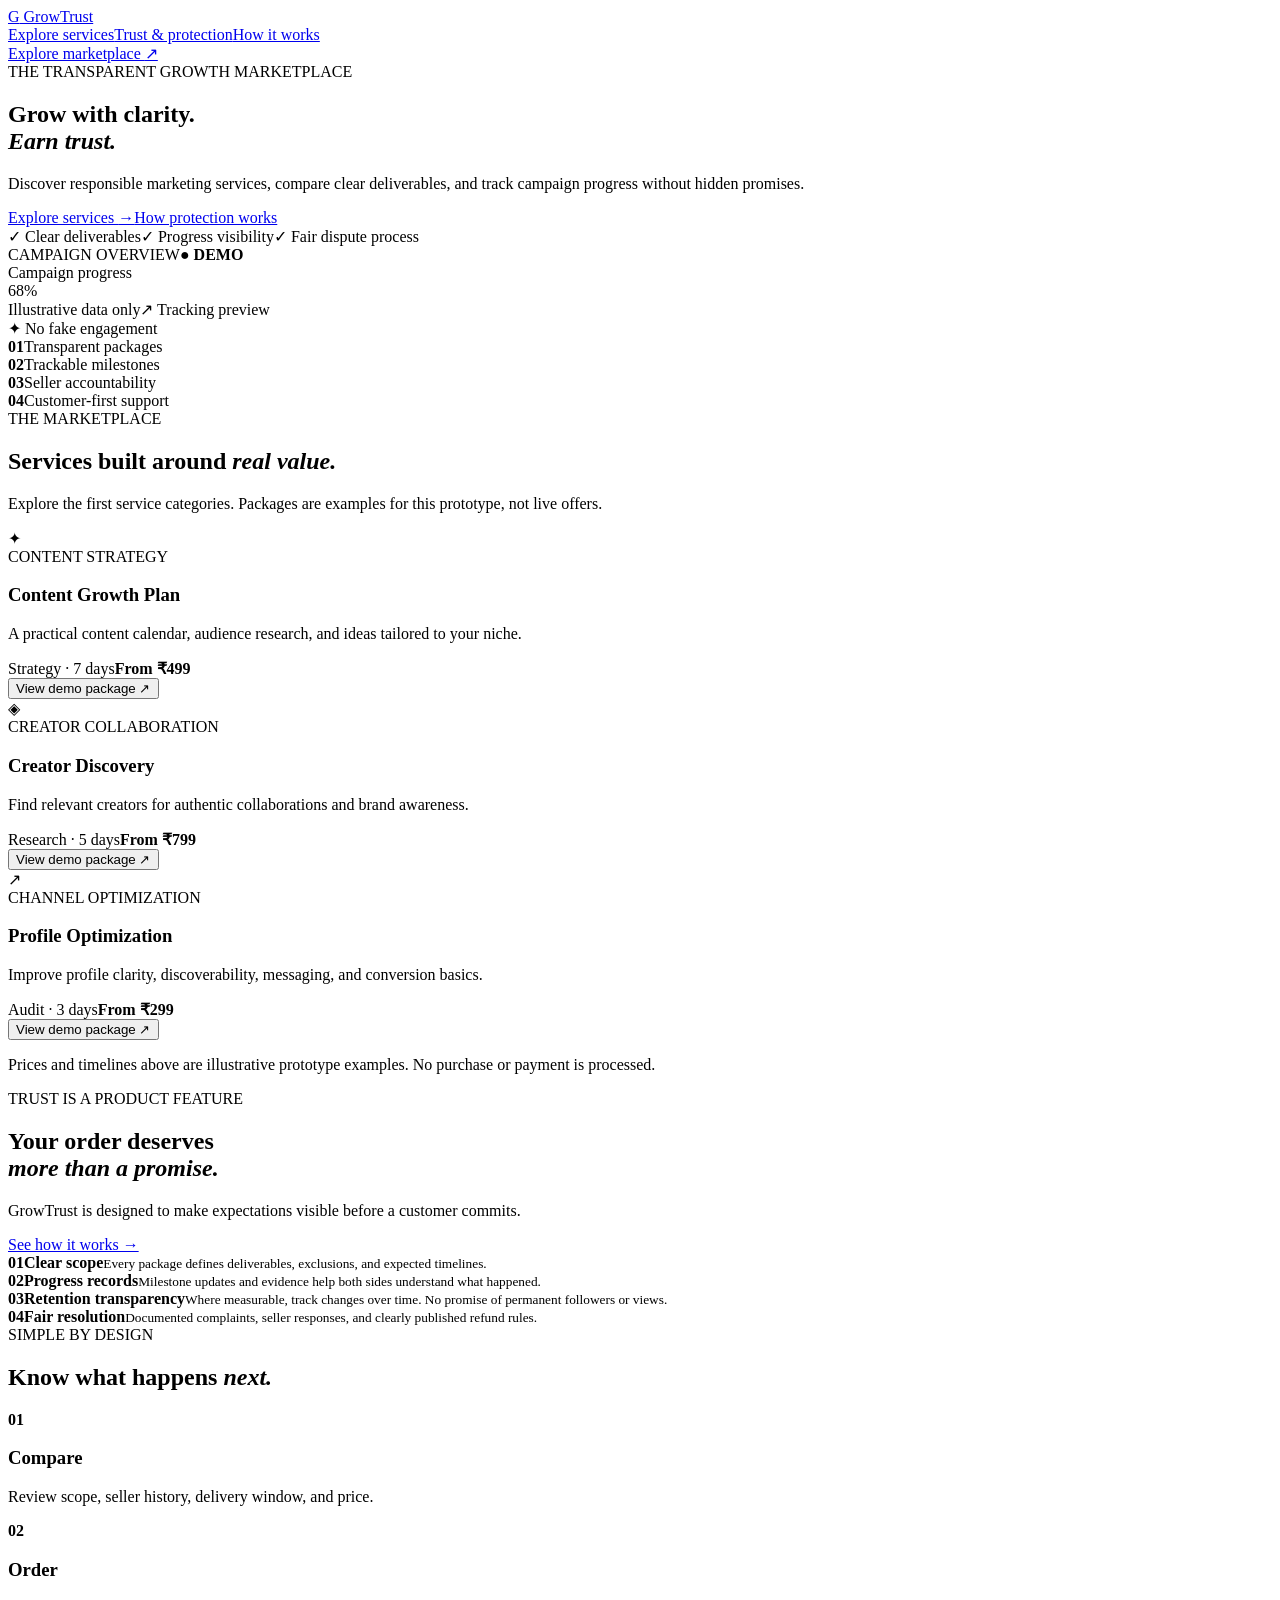
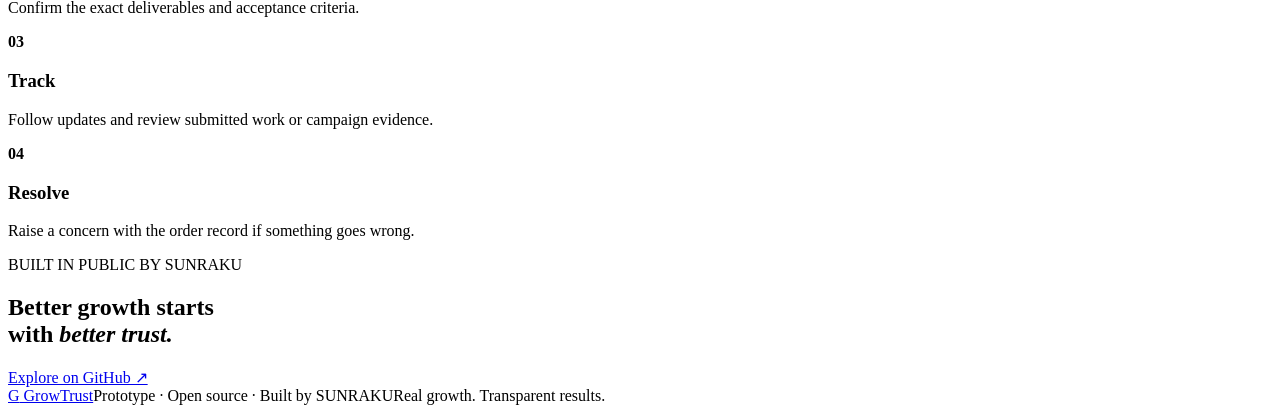
==== index.html @ ad8dcb48 "Build GrowTrust marketplace starter UI" ====
<!doctype html>
<html lang="en">
<head>
<meta charset="utf-8"><meta name="viewport" content="width=device-width,initial-scale=1">
<meta name="theme-color" content="#090d18"><meta name="description" content="GrowTrust — a transparent marketplace for compliant social media growth and digital marketing services.">
<title>GrowTrust — Real Growth. Transparent Results.</title><link rel="stylesheet" href="styles.css">
</head>
<body>
<header class="topbar"><a class="brand" href="#"><span class="brand-mark">G</span> GrowTrust</a><nav><a href="#services">Explore services</a><a href="#protection">Trust & protection</a><a href="#how">How it works</a></nav><a class="nav-cta" href="#services">Explore marketplace <span>↗</span></a></header>
<main>
<section class="hero"><div class="hero-copy"><div class="eyebrow"><i></i> THE TRANSPARENT GROWTH MARKETPLACE</div><h1>Grow with clarity.<br><em>Earn trust.</em></h1><p>Discover responsible marketing services, compare clear deliverables, and track campaign progress without hidden promises.</p><div class="hero-actions"><a class="primary" href="#services">Explore services <span>→</span></a><a class="secondary" href="#protection">How protection works</a></div><div class="proof"><span>✓ Clear deliverables</span><span>✓ Progress visibility</span><span>✓ Fair dispute process</span></div></div><div class="hero-visual"><div class="orb orb-a"></div><div class="orb orb-b"></div><div class="growth-card"><div class="card-top"><span>CAMPAIGN OVERVIEW</span><b class="live">● DEMO</b></div><div class="metric-label">Campaign progress</div><div class="metric">68<span>%</span></div><div class="progress"><i></i></div><div class="chart"><span style="height:28%"></span><span style="height:42%"></span><span style="height:35%"></span><span style="height:57%"></span><span style="height:49%"></span><span style="height:76%"></span><span style="height:68%"></span></div><div class="card-foot"><span>Illustrative data only</span><span>↗ Tracking preview</span></div></div><div class="float-tag">✦ No fake engagement</div></div></section>
<section class="stats"><div><strong>01</strong><span>Transparent packages</span></div><div><strong>02</strong><span>Trackable milestones</span></div><div><strong>03</strong><span>Seller accountability</span></div><div><strong>04</strong><span>Customer-first support</span></div></section>
<section class="section" id="services"><div class="section-head"><div><div class="eyebrow">THE MARKETPLACE</div><h2>Services built around <em>real value.</em></h2></div><p>Explore the first service categories. Packages are examples for this prototype, not live offers.</p></div><div class="services">
<article class="service"><div class="service-icon purple">✦</div><div class="tag">CONTENT STRATEGY</div><h3>Content Growth Plan</h3><p>A practical content calendar, audience research, and ideas tailored to your niche.</p><div class="service-bottom"><span>Strategy · 7 days</span><b>From ₹499</b></div><button class="outline order" data-service="Content Growth Plan">View demo package ↗</button></article>
<article class="service featured"><div class="service-icon mint">◈</div><div class="tag">CREATOR COLLABORATION</div><h3>Creator Discovery</h3><p>Find relevant creators for authentic collaborations and brand awareness.</p><div class="service-bottom"><span>Research · 5 days</span><b>From ₹799</b></div><button class="outline order" data-service="Creator Discovery">View demo package ↗</button></article>
<article class="service"><div class="service-icon orange">↗</div><div class="tag">CHANNEL OPTIMIZATION</div><h3>Profile Optimization</h3><p>Improve profile clarity, discoverability, messaging, and conversion basics.</p><div class="service-bottom"><span>Audit · 3 days</span><b>From ₹299</b></div><button class="outline order" data-service="Profile Optimization">View demo package ↗</button></article>
</div><p class="fineprint">Prices and timelines above are illustrative prototype examples. No purchase or payment is processed.</p></section>
<section class="protection" id="protection"><div class="protection-copy"><div class="eyebrow">TRUST IS A PRODUCT FEATURE</div><h2>Your order deserves<br><em>more than a promise.</em></h2><p>GrowTrust is designed to make expectations visible before a customer commits.</p><a class="secondary light" href="#how">See how it works →</a></div><div class="protection-list"><div><b>01</b><span><strong>Clear scope</strong><small>Every package defines deliverables, exclusions, and expected timelines.</small></span></div><div><b>02</b><span><strong>Progress records</strong><small>Milestone updates and evidence help both sides understand what happened.</small></span></div><div><b>03</b><span><strong>Retention transparency</strong><small>Where measurable, track changes over time. No promise of permanent followers or views.</small></span></div><div><b>04</b><span><strong>Fair resolution</strong><small>Documented complaints, seller responses, and clearly published refund rules.</small></span></div></div></section>
<section class="section how" id="how"><div class="eyebrow">SIMPLE BY DESIGN</div><h2>Know what happens <em>next.</em></h2><div class="steps"><div><b>01</b><h3>Compare</h3><p>Review scope, seller history, delivery window, and price.</p></div><div><b>02</b><h3>Order</h3><p>Confirm the exact deliverables and acceptance criteria.</p></div><div><b>03</b><h3>Track</h3><p>Follow updates and review submitted work or campaign evidence.</p></div><div><b>04</b><h3>Resolve</h3><p>Raise a concern with the order record if something goes wrong.</p></div></div></section>
<section class="cta"><div><div class="eyebrow">BUILT IN PUBLIC BY SUNRAKU</div><h2>Better growth starts<br>with <em>better trust.</em></h2></div><a class="primary" href="https://github.com/shanraku/growtrust" target="_blank" rel="noopener">Explore on GitHub ↗</a></section>
</main>
<footer><a class="brand" href="#"><span class="brand-mark">G</span> GrowTrust</a><span>Prototype · Open source · Built by SUNRAKU</span><span>Real growth. Transparent results.</span></footer>
<dialog id="orderDialog"><form method="dialog" class="dialog-card"><button class="close" aria-label="Close">×</button><div class="eyebrow">DEMO REQUEST</div><h2 id="dialogTitle">Service name</h2><p>This is a frontend prototype. No payment will be taken and no service will be delivered.</p><label for="email">Your email (optional)</label><input id="email" type="email" placeholder="you@example.com"><button class="primary" id="saveDemo" type="button">Save demo request</button><small id="dialogStatus" aria-live="polite"></small></form></dialog>
<script src="app.js"></script></body></html>
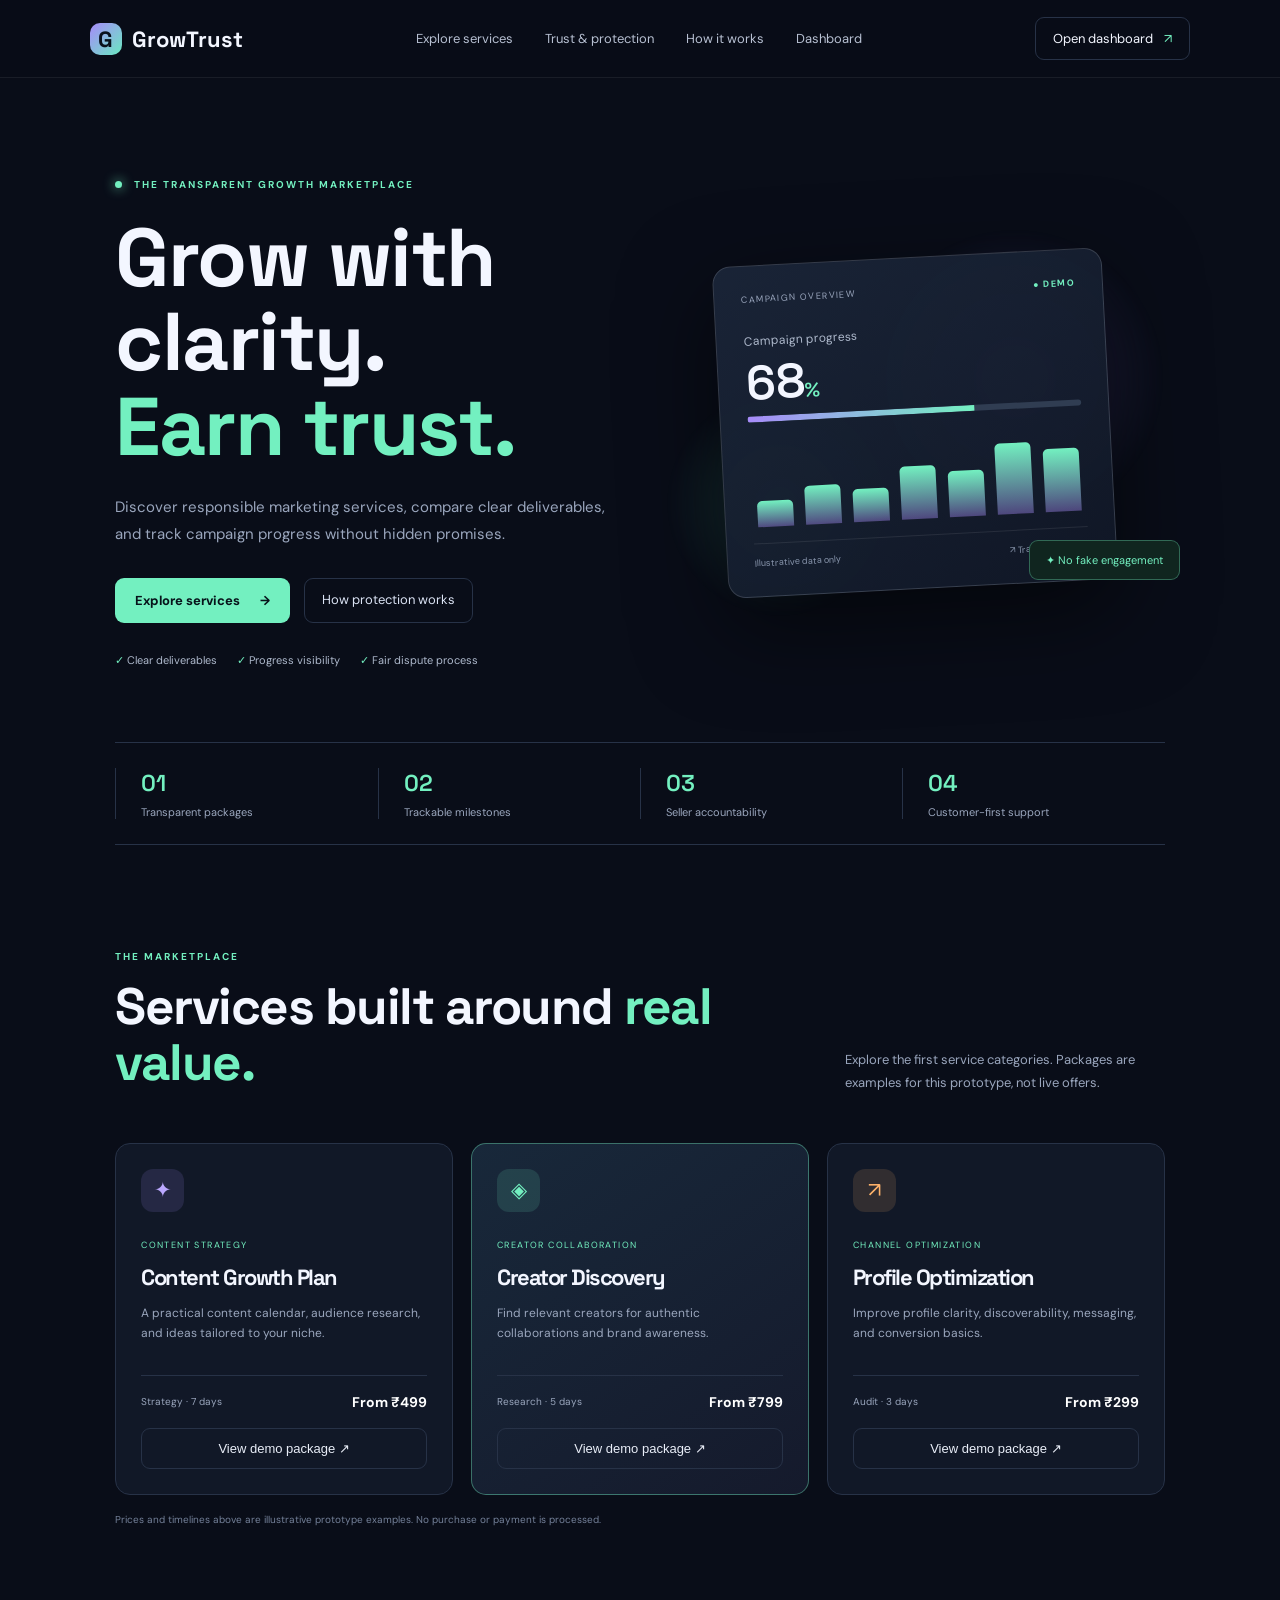
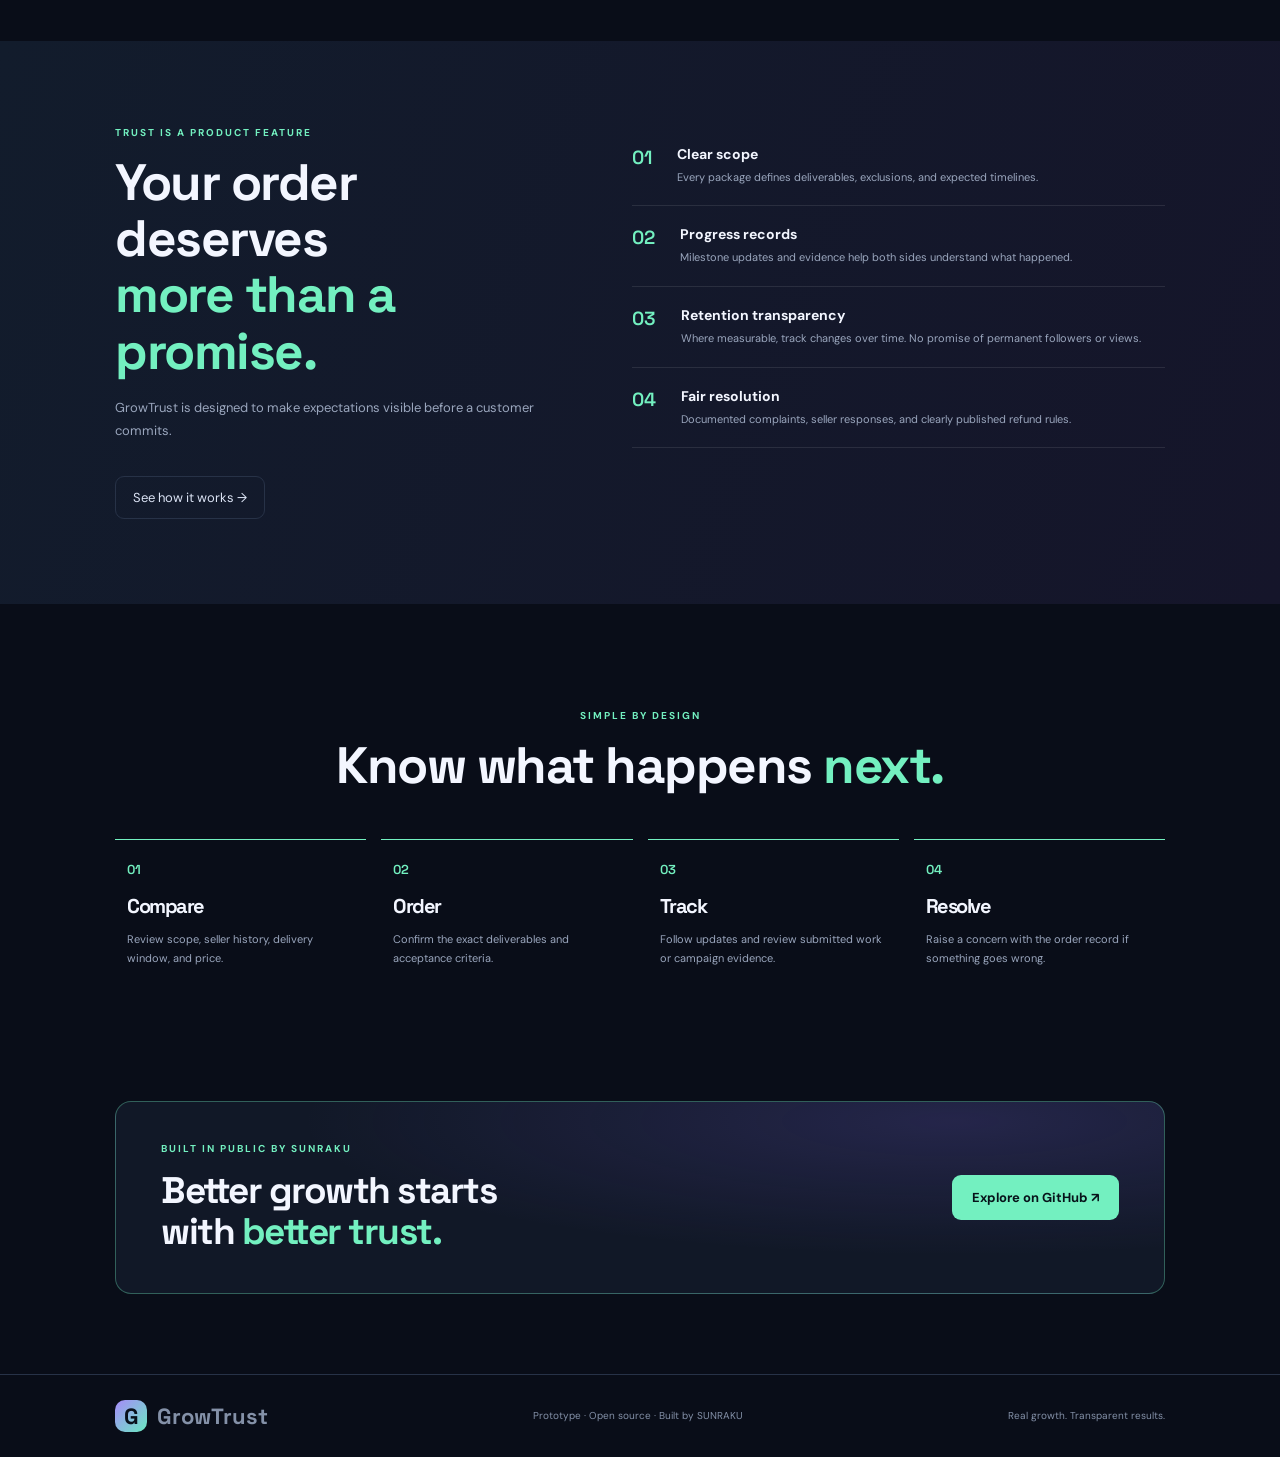
==== commit 472e21cb: "Link customer and seller dashboards from marketplace" ====
--- a/index.html
+++ b/index.html
@@ -6,7 +6,7 @@
 <title>GrowTrust — Real Growth. Transparent Results.</title><link rel="stylesheet" href="styles.css">
 </head>
 <body>
-<header class="topbar"><a class="brand" href="#"><span class="brand-mark">G</span> GrowTrust</a><nav><a href="#services">Explore services</a><a href="#protection">Trust & protection</a><a href="#how">How it works</a></nav><a class="nav-cta" href="#services">Explore marketplace <span>↗</span></a></header>
+<header class="topbar"><a class="brand" href="#"><span class="brand-mark">G</span> GrowTrust</a><nav><a href="#services">Explore services</a><a href="#protection">Trust & protection</a><a href="#how">How it works</a><a href="dashboard.html">Dashboard</a></nav><a class="nav-cta" href="dashboard.html">Open dashboard <span>↗</span></a></header>
 <main>
 <section class="hero"><div class="hero-copy"><div class="eyebrow"><i></i> THE TRANSPARENT GROWTH MARKETPLACE</div><h1>Grow with clarity.<br><em>Earn trust.</em></h1><p>Discover responsible marketing services, compare clear deliverables, and track campaign progress without hidden promises.</p><div class="hero-actions"><a class="primary" href="#services">Explore services <span>→</span></a><a class="secondary" href="#protection">How protection works</a></div><div class="proof"><span>✓ Clear deliverables</span><span>✓ Progress visibility</span><span>✓ Fair dispute process</span></div></div><div class="hero-visual"><div class="orb orb-a"></div><div class="orb orb-b"></div><div class="growth-card"><div class="card-top"><span>CAMPAIGN OVERVIEW</span><b class="live">● DEMO</b></div><div class="metric-label">Campaign progress</div><div class="metric">68<span>%</span></div><div class="progress"><i></i></div><div class="chart"><span style="height:28%"></span><span style="height:42%"></span><span style="height:35%"></span><span style="height:57%"></span><span style="height:49%"></span><span style="height:76%"></span><span style="height:68%"></span></div><div class="card-foot"><span>Illustrative data only</span><span>↗ Tracking preview</span></div></div><div class="float-tag">✦ No fake engagement</div></div></section>
 <section class="stats"><div><strong>01</strong><span>Transparent packages</span></div><div><strong>02</strong><span>Trackable milestones</span></div><div><strong>03</strong><span>Seller accountability</span></div><div><strong>04</strong><span>Customer-first support</span></div></section>
--- a/styles.css
+++ b/styles.css
@@ -0,0 +1,2 @@
+@import url('https://fonts.googleapis.com/css2?family=DM+Sans:wght@400;500;600;700&family=Space+Grotesk:wght@400;500;600;700&display=swap');
+:root{--bg:#090d18;--panel:#111827;--text:#f3f6ff;--muted:#9aa6bd;--line:#273247;--mint:#73f0c0;--purple:#a78bfa}*{box-sizing:border-box}html{scroll-behavior:smooth}body{margin:0;background:var(--bg);color:var(--text);font-family:'DM Sans',sans-serif}a{color:inherit;text-decoration:none}.topbar{height:78px;display:flex;align-items:center;justify-content:space-between;padding:0 7%;border-bottom:1px solid #ffffff12;position:sticky;top:0;background:#090d18eF;backdrop-filter:blur(16px);z-index:5}.brand{font:700 22px 'Space Grotesk';display:flex;gap:10px;align-items:center}.brand-mark{display:grid;place-items:center;width:32px;height:32px;border-radius:10px;background:linear-gradient(135deg,#a78bfa,#69e9c1);color:#09111c}.topbar nav{display:flex;gap:32px;color:#b7c0d2;font-size:13px}.nav-cta,.secondary,.outline{border:1px solid var(--line);padding:12px 17px;border-radius:9px;font-size:13px}.nav-cta span{color:var(--mint);margin-left:8px}.hero{min-height:590px;padding:100px 9% 75px;display:grid;grid-template-columns:1fr 1fr;align-items:center;gap:50px;overflow:hidden}.eyebrow{font-size:10px;letter-spacing:2px;color:var(--mint);font-weight:700}.eyebrow i{display:inline-block;width:7px;height:7px;background:var(--mint);border-radius:50%;margin-right:8px;box-shadow:0 0 12px var(--mint)}h1,h2,h3{font-family:'Space Grotesk';letter-spacing:-1.5px}h1{font-size:clamp(52px,6.4vw,82px);line-height:1.03;margin:25px 0}h1 em,h2 em{font-style:normal;color:var(--mint)}.hero-copy>p,.section-head>p,.protection-copy>p{color:var(--muted);line-height:1.8;max-width:490px;font-size:15px}.hero-actions{display:flex;gap:14px;margin:30px 0}.primary{display:inline-flex;align-items:center;justify-content:center;gap:20px;background:var(--mint);color:#07131a;border:0;border-radius:9px;padding:14px 20px;font-weight:700;font-size:13px;cursor:pointer}.secondary{color:#dbe3f4}.proof{display:flex;gap:20px;flex-wrap:wrap;color:#aeb9cc;font-size:11px}.proof span:first-letter{color:var(--mint)}.hero-visual{height:390px;position:relative;display:grid;place-items:center}.orb{position:absolute;border-radius:50%;filter:blur(2px)}.orb-a{width:300px;height:300px;background:radial-gradient(circle,#7863d844,transparent 70%);top:0;right:0}.orb-b{width:230px;height:230px;background:radial-gradient(circle,#58e9bd2c,transparent 70%);bottom:0;left:0}.growth-card{z-index:1;width:min(390px,90%);padding:27px;border:1px solid #ffffff24;border-radius:18px;background:linear-gradient(145deg,#1b2639eF,#111827eF);box-shadow:0 30px 90px #0008;transform:rotate(-3deg)}.card-top,.card-foot,.service-bottom{display:flex;justify-content:space-between;align-items:center}.card-top{font-size:9px;letter-spacing:1.4px;color:#9aa6bd}.live{color:var(--mint);font-size:9px}.metric-label{font-size:12px;color:#aeb9cc;margin-top:28px}.metric{font:600 48px 'Space Grotesk';margin:3px 0}.metric span{font-size:20px;color:var(--mint)}.progress{height:6px;border-radius:10px;background:#303d52;overflow:hidden}.progress i{display:block;width:68%;height:100%;background:linear-gradient(90deg,#a78bfa,#73f0c0)}.chart{height:105px;display:flex;align-items:end;gap:12px;padding:12px 5px 0}.chart span{flex:1;border-radius:5px 5px 0 0;background:linear-gradient(#73f0c0,#a78bfa66)}.card-foot{border-top:1px solid #ffffff16;margin-top:16px;padding-top:13px;color:#8996ad;font-size:9px}.float-tag{position:absolute;right:-3%;bottom:38px;padding:12px 16px;border:1px solid #73f0c055;background:#10251f;border-radius:9px;color:var(--mint);font-size:11px;z-index:2}.stats{margin:0 9%;border-top:1px solid var(--line);border-bottom:1px solid var(--line);display:grid;grid-template-columns:repeat(4,1fr);padding:25px 0}.stats div{display:flex;flex-direction:column;gap:7px;padding-left:25px;border-left:1px solid var(--line)}.stats strong{font:600 23px 'Space Grotesk';color:var(--mint)}.stats span{font-size:11px;color:var(--muted)}.section{padding:105px 9%}.section-head{display:flex;justify-content:space-between;align-items:end;margin-bottom:35px}.section h2,.protection h2,.cta h2{font-size:clamp(35px,4vw,52px);line-height:1.1;margin:16px 0}.section-head>p{max-width:320px;font-size:13px}.services{display:grid;grid-template-columns:repeat(3,1fr);gap:18px}.service{background:var(--panel);border:1px solid var(--line);padding:25px;border-radius:15px;transition:.2s}.service:hover{transform:translateY(-5px);border-color:#73f0c077}.service.featured{background:linear-gradient(145deg,#18283a,#151a2c);border-color:#73f0c066}.service-icon{width:43px;height:43px;border-radius:12px;display:grid;place-items:center;font-size:21px;margin-bottom:27px}.purple{background:#a78bfa22;color:#bba8ff}.mint{background:#73f0c022;color:var(--mint)}.orange{background:#ffb36b22;color:#ffb36b}.tag{font-size:9px;letter-spacing:1.4px;color:var(--mint)}.service h3{font-size:22px;margin:12px 0}.service p{font-size:12px;line-height:1.7;color:var(--muted);min-height:60px}.service-bottom{border-top:1px solid var(--line);padding:17px 0;color:var(--muted);font-size:10px}.service-bottom b{font-size:14px;color:#fff}.outline{width:100%;background:transparent;color:#e9eef8;cursor:pointer}.fineprint{color:#748199;font-size:10px;margin-top:18px}.protection{padding:85px 9%;background:linear-gradient(110deg,#121c2c,#15152a);display:grid;grid-template-columns:.9fr 1.1fr;gap:80px}.protection-copy>p{font-size:13px}.light{display:inline-block;margin-top:20px}.protection-list>div{display:flex;gap:25px;padding:19px 0;border-bottom:1px solid #ffffff18}.protection-list b{font:600 19px 'Space Grotesk';color:var(--mint)}.protection-list span{display:flex;flex-direction:column;gap:6px}.protection-list strong{font-size:14px}.protection-list small{color:var(--muted);font-size:11px;line-height:1.6}.how{text-align:center}.how>.eyebrow{margin-bottom:12px}.steps{display:grid;grid-template-columns:repeat(4,1fr);gap:15px;text-align:left;margin-top:45px}.steps>div{border-top:1px solid var(--mint);padding:18px 12px}.steps b{color:var(--mint);font:600 13px 'Space Grotesk'}.steps h3{font-size:20px;margin:14px 0 7px}.steps p{font-size:11px;line-height:1.7;color:var(--muted)}.cta{margin:0 9% 80px;padding:40px 45px;border:1px solid #73f0c055;border-radius:16px;background:radial-gradient(ellipse at 80% 10%,#725bd533,transparent 55%),#111827;display:flex;justify-content:space-between;align-items:center}.cta h2{font-size:37px;margin-bottom:0}footer{padding:25px 9%;border-top:1px solid var(--line);display:flex;justify-content:space-between;align-items:center;color:#8491a8;font-size:10px}.dialog-card{position:relative;background:#131d2d;color:var(--text);border:1px solid #ffffff2a;border-radius:15px;padding:32px;width:min(440px,90vw);display:flex;flex-direction:column;gap:15px}.dialog-card h2{margin:0}.dialog-card p,.dialog-card small{color:var(--muted);font-size:12px;line-height:1.6}.dialog-card label{font-size:11px}.dialog-card input{padding:13px;background:#0b1220;border:1px solid var(--line);border-radius:8px;color:white}.close{position:absolute;right:15px;top:12px;background:none;border:0;color:white;font-size:25px;cursor:pointer}dialog{padding:0;border:0;background:transparent}dialog::backdrop{background:#02050bcc;backdrop-filter:blur(5px)}@media(max-width:800px){.topbar{padding:0 5%;height:68px}.topbar nav{display:none}.hero{grid-template-columns:1fr;padding:75px 7% 45px;gap:10px}.hero-visual{height:330px}.stats{margin:0 7%;grid-template-columns:repeat(2,1fr);gap:20px}.stats div{padding:0 0 0 14px}.section{padding:75px 7%}.section-head{display:block}.services{grid-template-columns:1fr}.service p{min-height:0}.protection{grid-template-columns:1fr;gap:30px;padding:70px 7%}.steps{grid-template-columns:repeat(2,1fr)}.cta{margin:0 7% 55px;padding:28px;display:block}.cta .primary{margin-top:22px}footer{padding:25px 7%;gap:14px;flex-wrap:wrap}}@media(max-width:420px){h1{font-size:52px}.hero-actions{flex-direction:column;align-items:stretch}.proof{gap:10px}.steps{grid-template-columns:1fr}.float-tag{right:0}.nav-cta{font-size:11px;padding:10px}.brand{font-size:19px}}
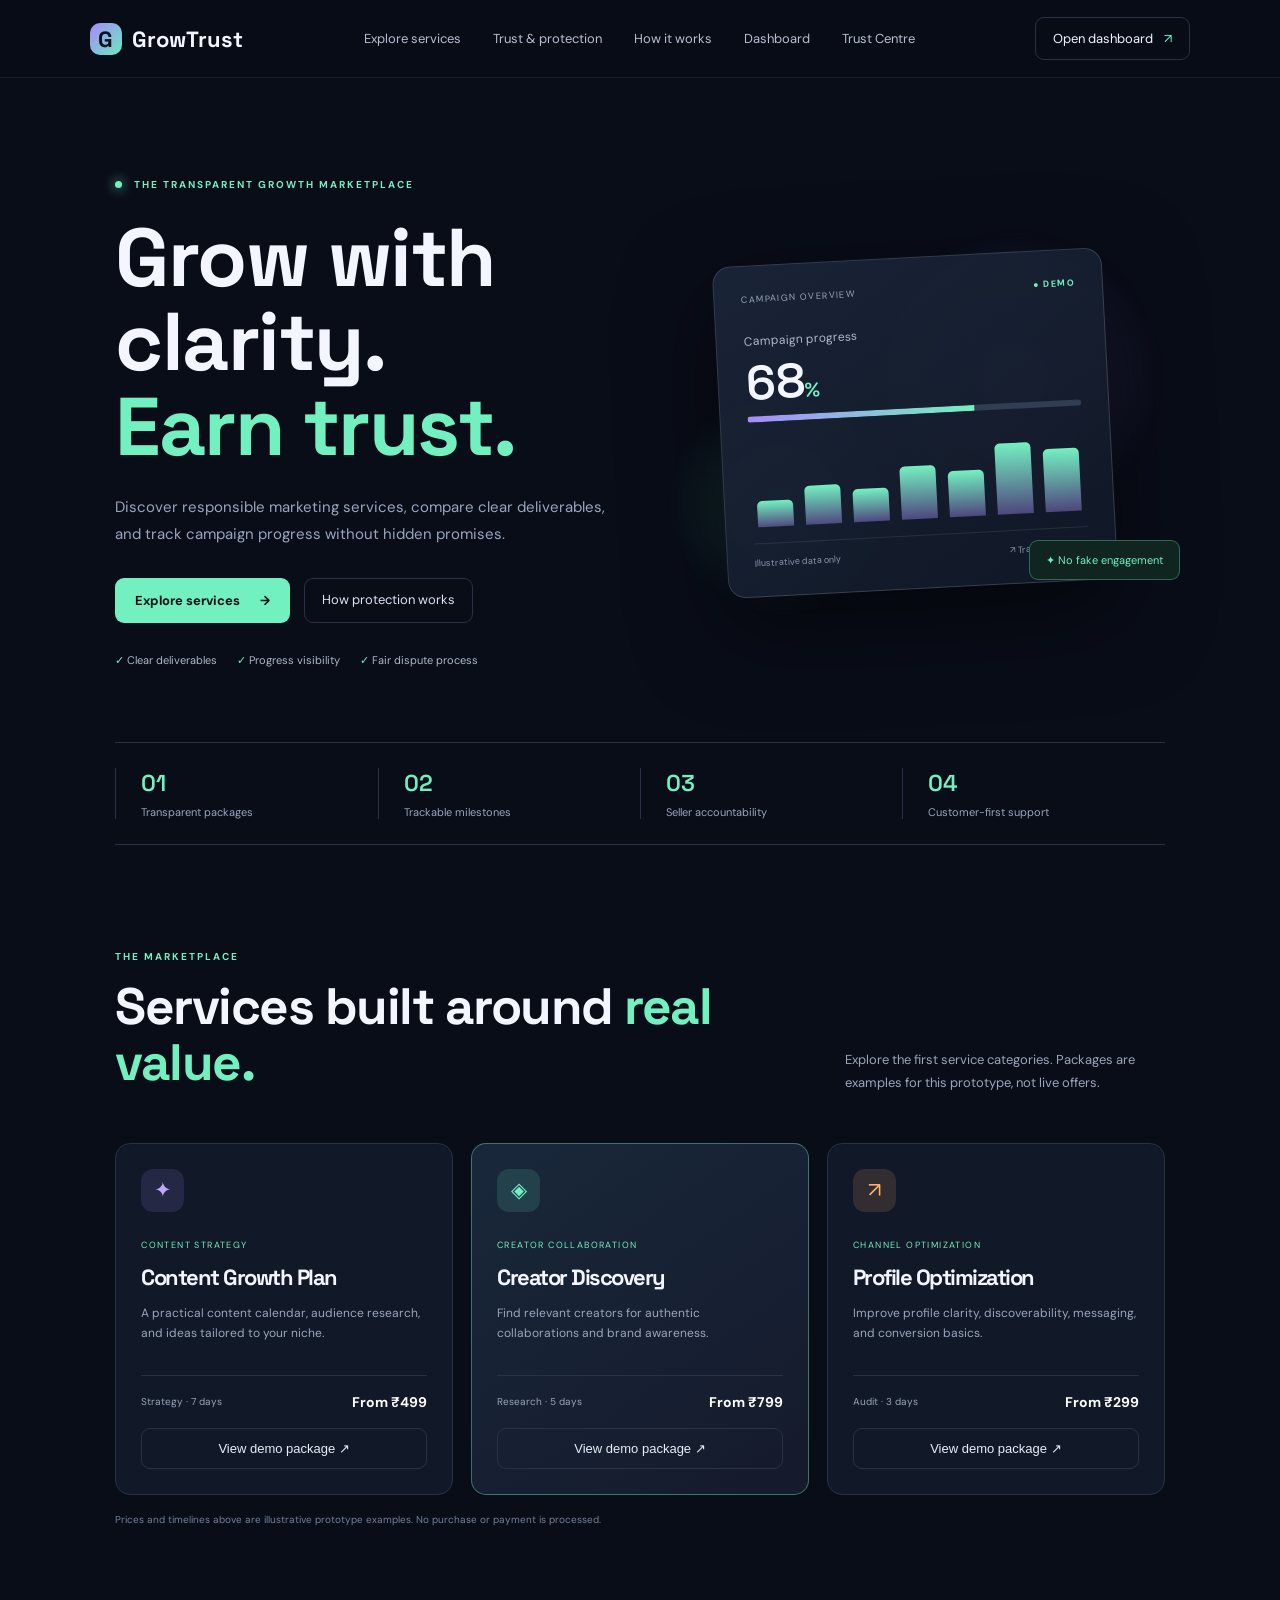
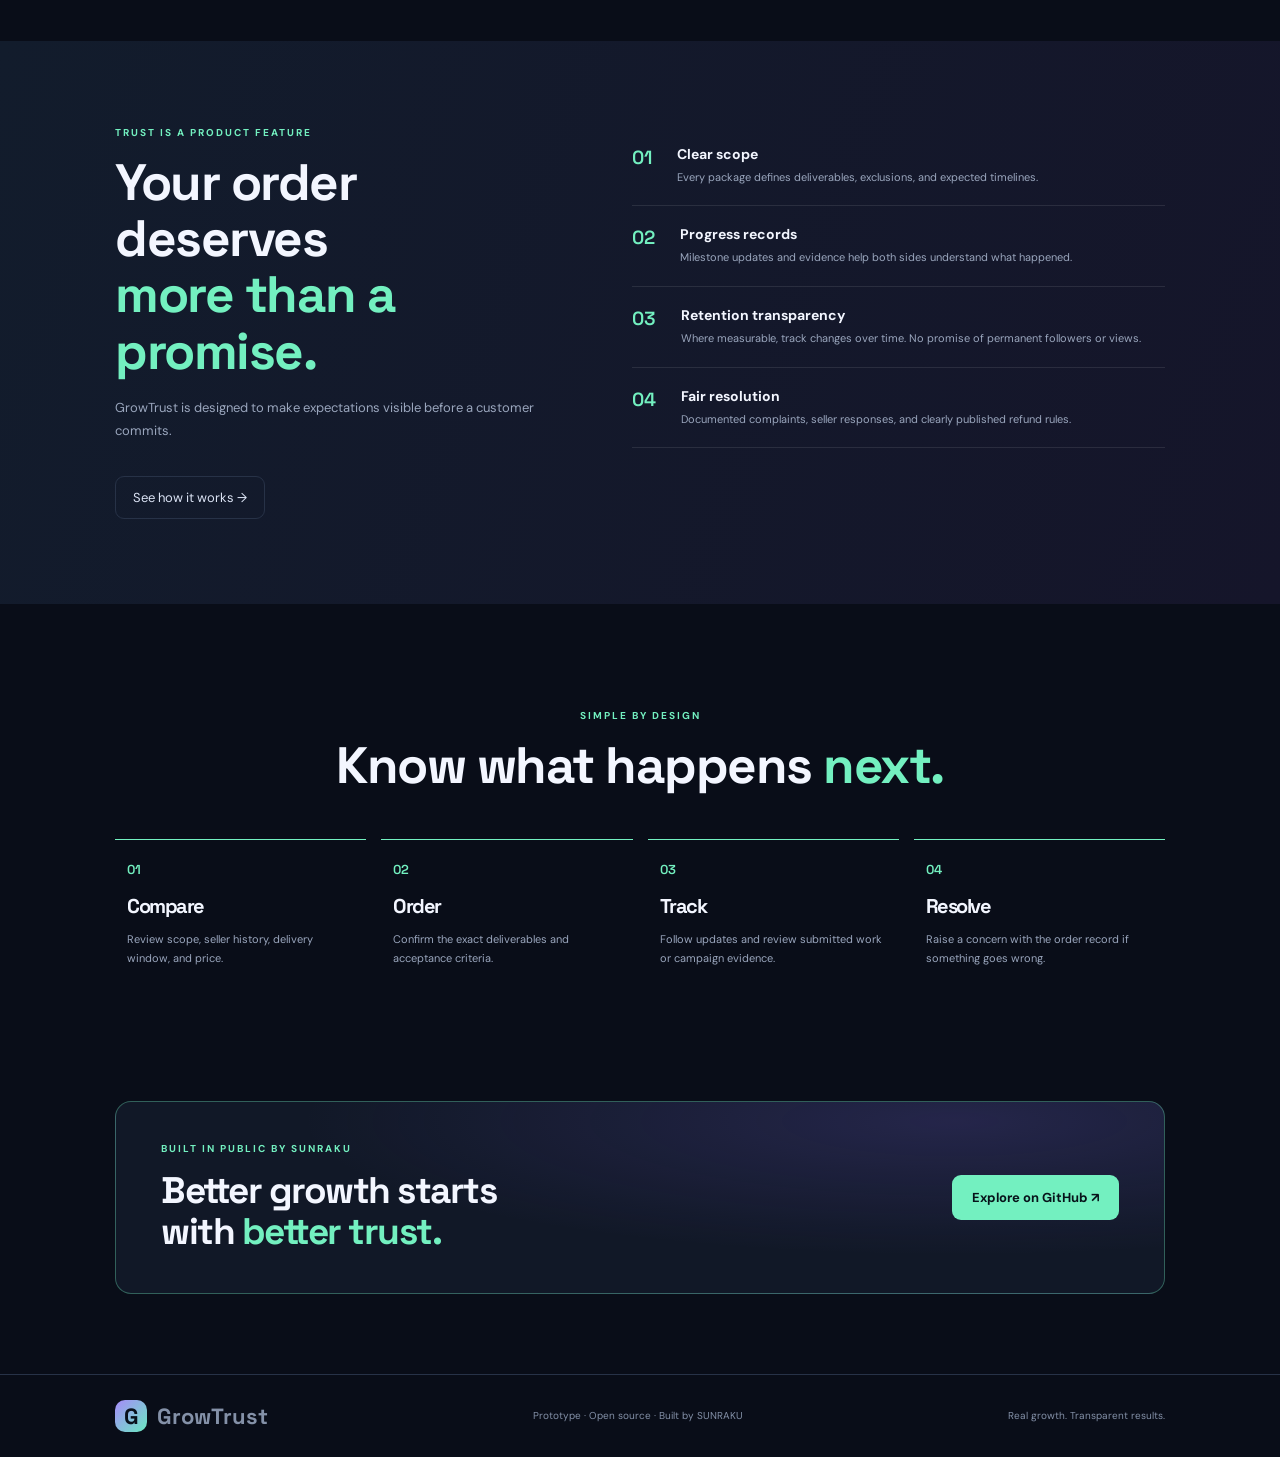
==== commit f78c22c6: "Link marketplace to GrowTrust Trust Centre" ====
--- a/index.html
+++ b/index.html
@@ -6,7 +6,7 @@
 <title>GrowTrust — Real Growth. Transparent Results.</title><link rel="stylesheet" href="styles.css">
 </head>
 <body>
-<header class="topbar"><a class="brand" href="#"><span class="brand-mark">G</span> GrowTrust</a><nav><a href="#services">Explore services</a><a href="#protection">Trust & protection</a><a href="#how">How it works</a><a href="dashboard.html">Dashboard</a></nav><a class="nav-cta" href="dashboard.html">Open dashboard <span>↗</span></a></header>
+<header class="topbar"><a class="brand" href="#"><span class="brand-mark">G</span> GrowTrust</a><nav><a href="#services">Explore services</a><a href="#protection">Trust & protection</a><a href="#how">How it works</a><a href="dashboard.html">Dashboard</a><a href="trust.html">Trust Centre</a></nav><a class="nav-cta" href="dashboard.html">Open dashboard <span>↗</span></a></header>
 <main>
 <section class="hero"><div class="hero-copy"><div class="eyebrow"><i></i> THE TRANSPARENT GROWTH MARKETPLACE</div><h1>Grow with clarity.<br><em>Earn trust.</em></h1><p>Discover responsible marketing services, compare clear deliverables, and track campaign progress without hidden promises.</p><div class="hero-actions"><a class="primary" href="#services">Explore services <span>→</span></a><a class="secondary" href="#protection">How protection works</a></div><div class="proof"><span>✓ Clear deliverables</span><span>✓ Progress visibility</span><span>✓ Fair dispute process</span></div></div><div class="hero-visual"><div class="orb orb-a"></div><div class="orb orb-b"></div><div class="growth-card"><div class="card-top"><span>CAMPAIGN OVERVIEW</span><b class="live">● DEMO</b></div><div class="metric-label">Campaign progress</div><div class="metric">68<span>%</span></div><div class="progress"><i></i></div><div class="chart"><span style="height:28%"></span><span style="height:42%"></span><span style="height:35%"></span><span style="height:57%"></span><span style="height:49%"></span><span style="height:76%"></span><span style="height:68%"></span></div><div class="card-foot"><span>Illustrative data only</span><span>↗ Tracking preview</span></div></div><div class="float-tag">✦ No fake engagement</div></div></section>
 <section class="stats"><div><strong>01</strong><span>Transparent packages</span></div><div><strong>02</strong><span>Trackable milestones</span></div><div><strong>03</strong><span>Seller accountability</span></div><div><strong>04</strong><span>Customer-first support</span></div></section>
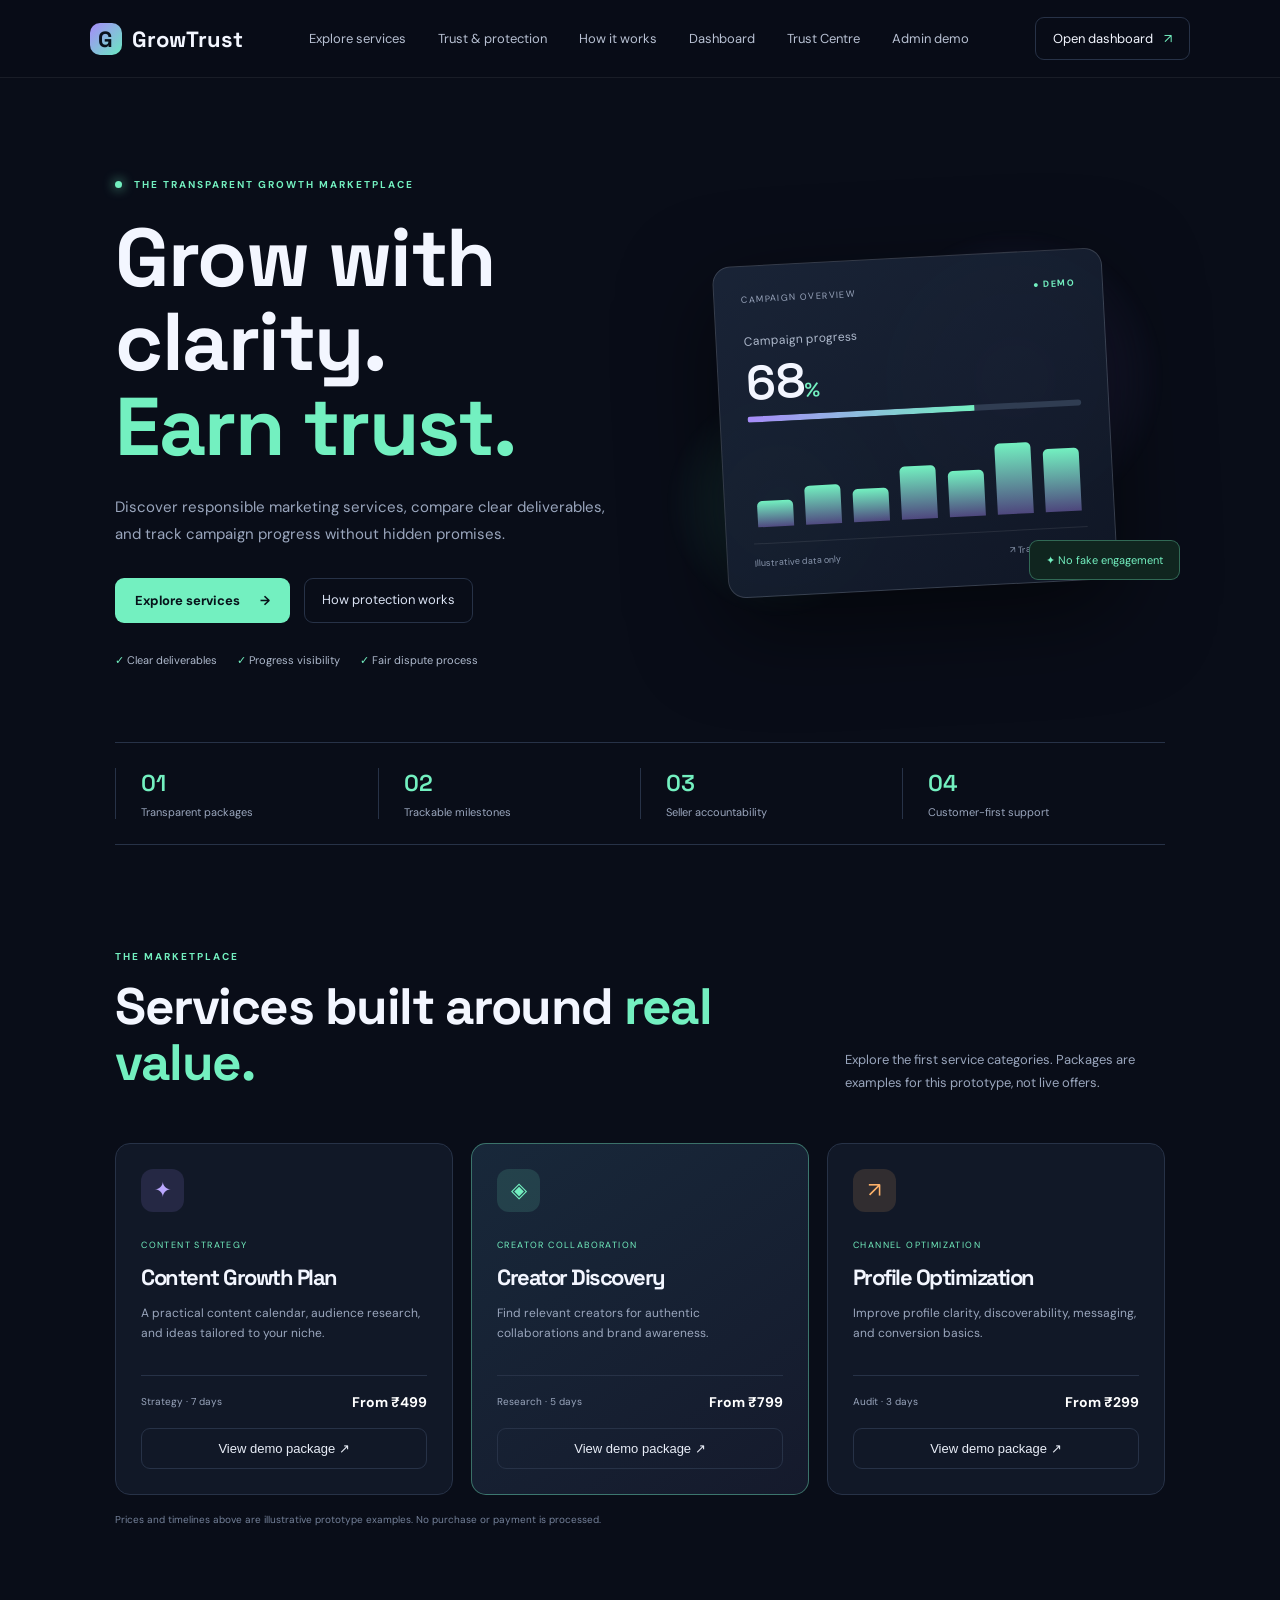
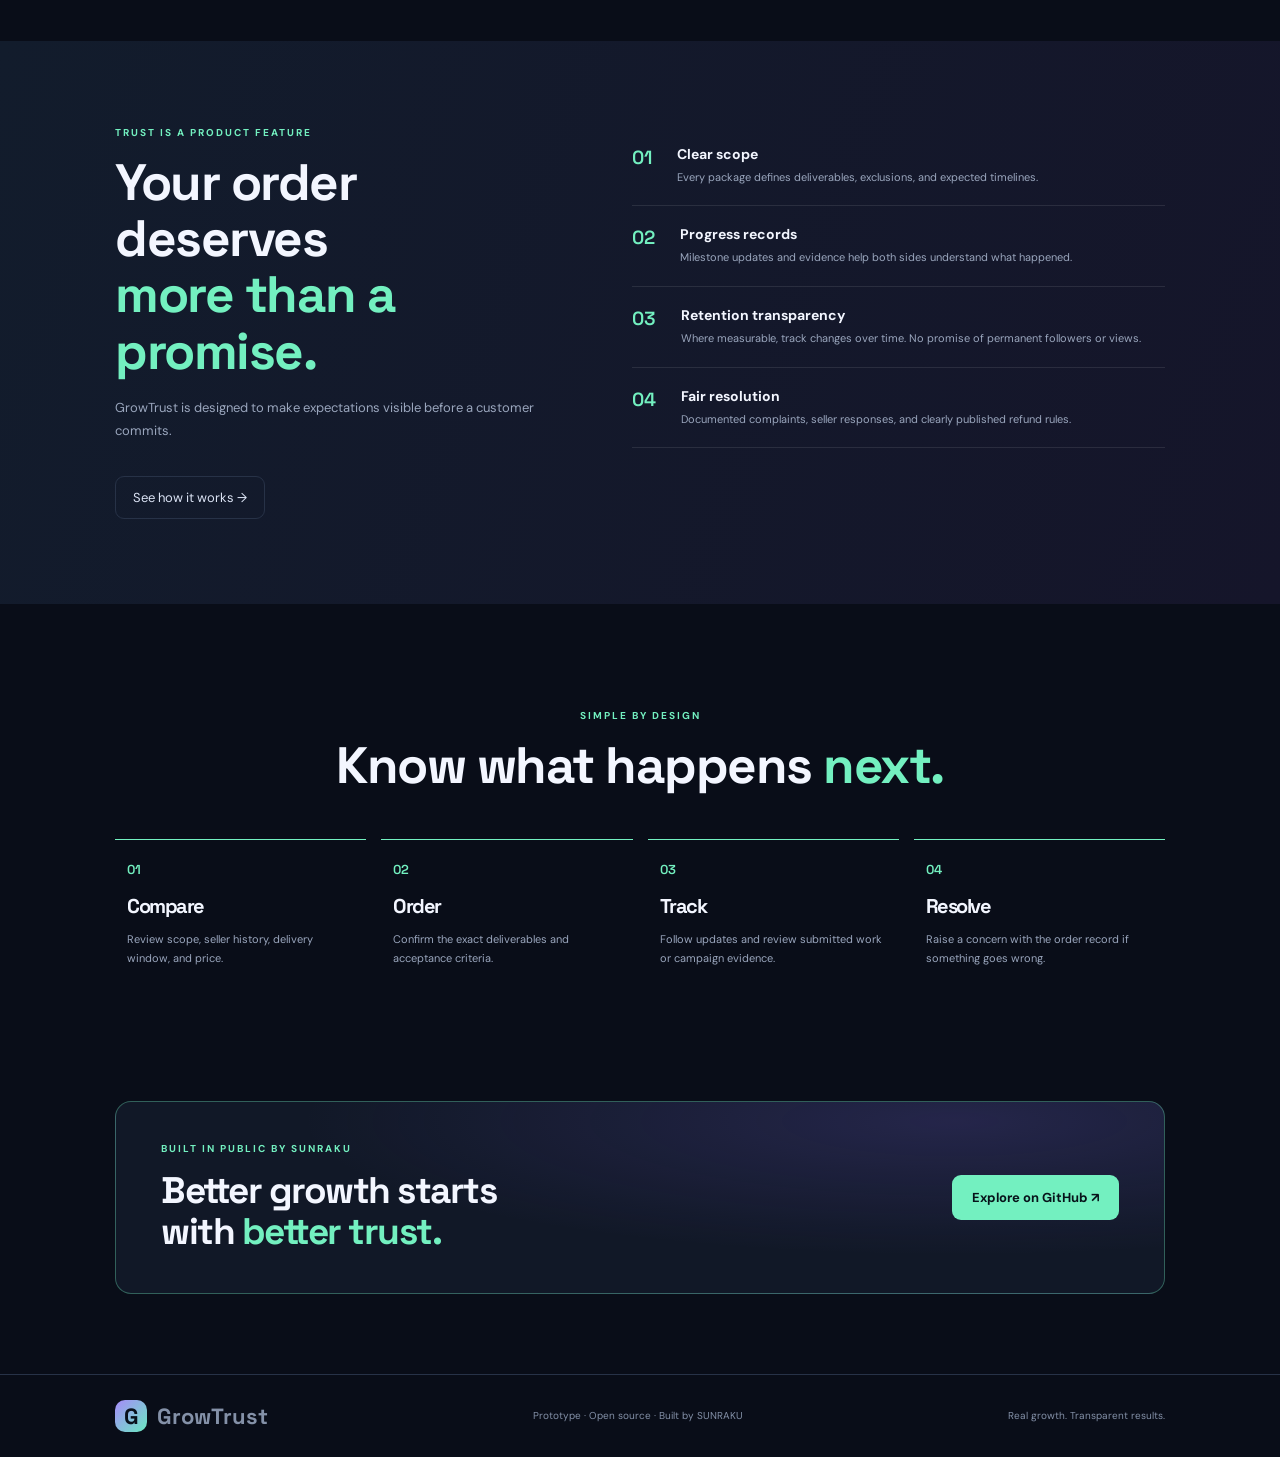
==== commit f532e58d: "Add Admin demo navigation to marketplace" ====
--- a/index.html
+++ b/index.html
@@ -6,7 +6,7 @@
 <title>GrowTrust — Real Growth. Transparent Results.</title><link rel="stylesheet" href="styles.css">
 </head>
 <body>
-<header class="topbar"><a class="brand" href="#"><span class="brand-mark">G</span> GrowTrust</a><nav><a href="#services">Explore services</a><a href="#protection">Trust & protection</a><a href="#how">How it works</a><a href="dashboard.html">Dashboard</a><a href="trust.html">Trust Centre</a></nav><a class="nav-cta" href="dashboard.html">Open dashboard <span>↗</span></a></header>
+<header class="topbar"><a class="brand" href="#"><span class="brand-mark">G</span> GrowTrust</a><nav><a href="#services">Explore services</a><a href="#protection">Trust & protection</a><a href="#how">How it works</a><a href="dashboard.html">Dashboard</a><a href="trust.html">Trust Centre</a><a href="admin.html">Admin demo</a></nav><a class="nav-cta" href="dashboard.html">Open dashboard <span>↗</span></a></header>
 <main>
 <section class="hero"><div class="hero-copy"><div class="eyebrow"><i></i> THE TRANSPARENT GROWTH MARKETPLACE</div><h1>Grow with clarity.<br><em>Earn trust.</em></h1><p>Discover responsible marketing services, compare clear deliverables, and track campaign progress without hidden promises.</p><div class="hero-actions"><a class="primary" href="#services">Explore services <span>→</span></a><a class="secondary" href="#protection">How protection works</a></div><div class="proof"><span>✓ Clear deliverables</span><span>✓ Progress visibility</span><span>✓ Fair dispute process</span></div></div><div class="hero-visual"><div class="orb orb-a"></div><div class="orb orb-b"></div><div class="growth-card"><div class="card-top"><span>CAMPAIGN OVERVIEW</span><b class="live">● DEMO</b></div><div class="metric-label">Campaign progress</div><div class="metric">68<span>%</span></div><div class="progress"><i></i></div><div class="chart"><span style="height:28%"></span><span style="height:42%"></span><span style="height:35%"></span><span style="height:57%"></span><span style="height:49%"></span><span style="height:76%"></span><span style="height:68%"></span></div><div class="card-foot"><span>Illustrative data only</span><span>↗ Tracking preview</span></div></div><div class="float-tag">✦ No fake engagement</div></div></section>
 <section class="stats"><div><strong>01</strong><span>Transparent packages</span></div><div><strong>02</strong><span>Trackable milestones</span></div><div><strong>03</strong><span>Seller accountability</span></div><div><strong>04</strong><span>Customer-first support</span></div></section>
